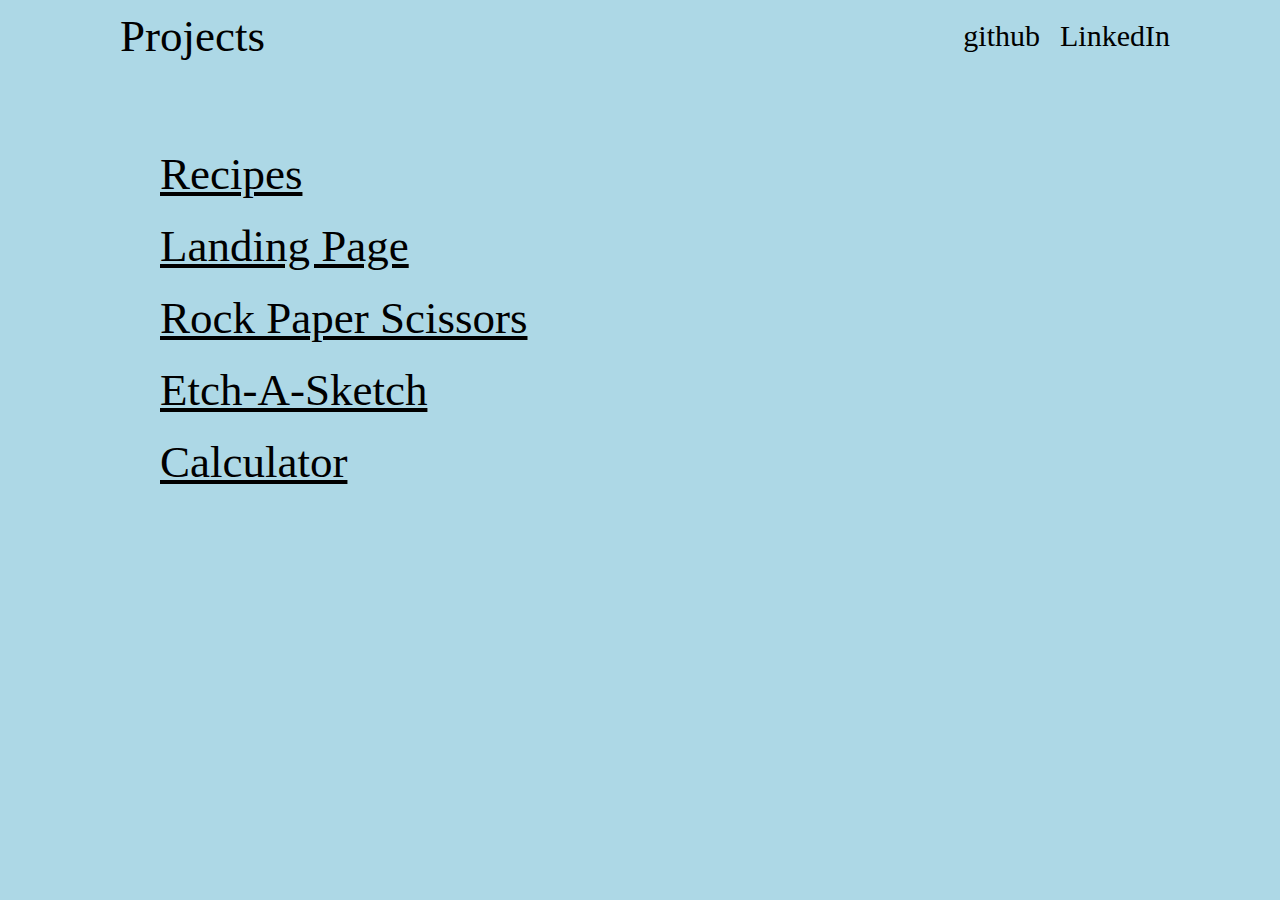
==== odin-project.html @ de3d799d "refactored to very simple design" ====
<!DOCTYPE html>
<html lang="en">
<head>
    <meta charset="UTF-8">
    <meta name="viewport" content="width=device-width, initial-scale=1.0">
    <title>The Odin Project</title>
    <link rel="stylesheet" href="style.css">
</head>
<body>
    <div class="header"> 
        <div class="heading"><a href="index.html">Projects</a></div>
        <ul>
            <li><a href="https://github.com/leonlunadev" target="_blank">github</a></li>
            <li><a href="https://www.linkedin.com/in/roberto-leon-luna-947547297/" target="_blank">LinkedIn </a></li>
        </ul>    
    </div>     

    <div class="projects">
        <div class="links">
            <ul>
                <li>
                    <a href="https://leonlunadev.github.io/odin-recipes/" target="_blank">Recipes</a>
                </li>
                <li>
                    <a href="https://leonlunadev.github.io/odin-landing-page/" target="_blank">Landing Page</a>
                </li>
                <li>
                    <a href="https://main.d8848nkpv4rxe.amplifyapp.com/" target="_blank">Rock Paper Scissors</a>
                </li>
                <li>
                    <a href="https://leonlunadev.github.io/odin-etch-a-sketch/" target="_blank">Etch-A-Sketch</a>
                </li>
                <li>
                    <a href="https://leonlunadev.github.io/odin-calculator/" target="_blank">Calculator</a>
                </li>
            </ul>
        </div>
    </div>

   
    
</body>
</html>
---- style.css ----
body {
  margin: 0;
  background-color: lightblue;
}

.header ul {
  margin: 0;
  padding: 0;
  list-style: none;
  display: flex;
  font-size: 30px;
}

.links ul {
  list-style: none;
}

.links li {
  font-size: 45px;
  padding: 10px;
  text-decoration: underline;
}

a {
  text-decoration: none;
  color: black;
  padding: 10px;
}

.header {
  display: flex;
  align-items: center;
  justify-content: space-between;
  background-color: lightblue;
  margin-left: 100px;
  margin-right: 100px;
}

.heading {
  font-size: 45px;
  padding: 10px;
}

.projects {
  display: flex;
  margin: 50px 100px;
  flex-wrap: wrap;
  gap: 20px;
}

.project {
  display: flex;
  flex-direction: column;
  background-color: white;
  padding: 10px;
  border-radius: 10px;
  flex: 1;
  max-width: 500px;
}

.align {
  display: flex;
  align-items: center;
  justify-content: space-between;
  margin-bottom: 10px;
}

.tech {
  display: flex;
  align-items: center;
  gap: 10px;
  margin-top: 10px;
  justify-content: center;
}

.title {
  font-weight: bold;
  font-size: 22px;
}

.badge img {
  width: 40px;
  height: 40px;
}
.logo img {
  width: 40px;
  height: 40px;
}
.preview {
  display: flex;
  margin: 0 auto;
}

.preview img {
  width: 320px;
  height: 200px;
}

.description {
  text-align: center;
}
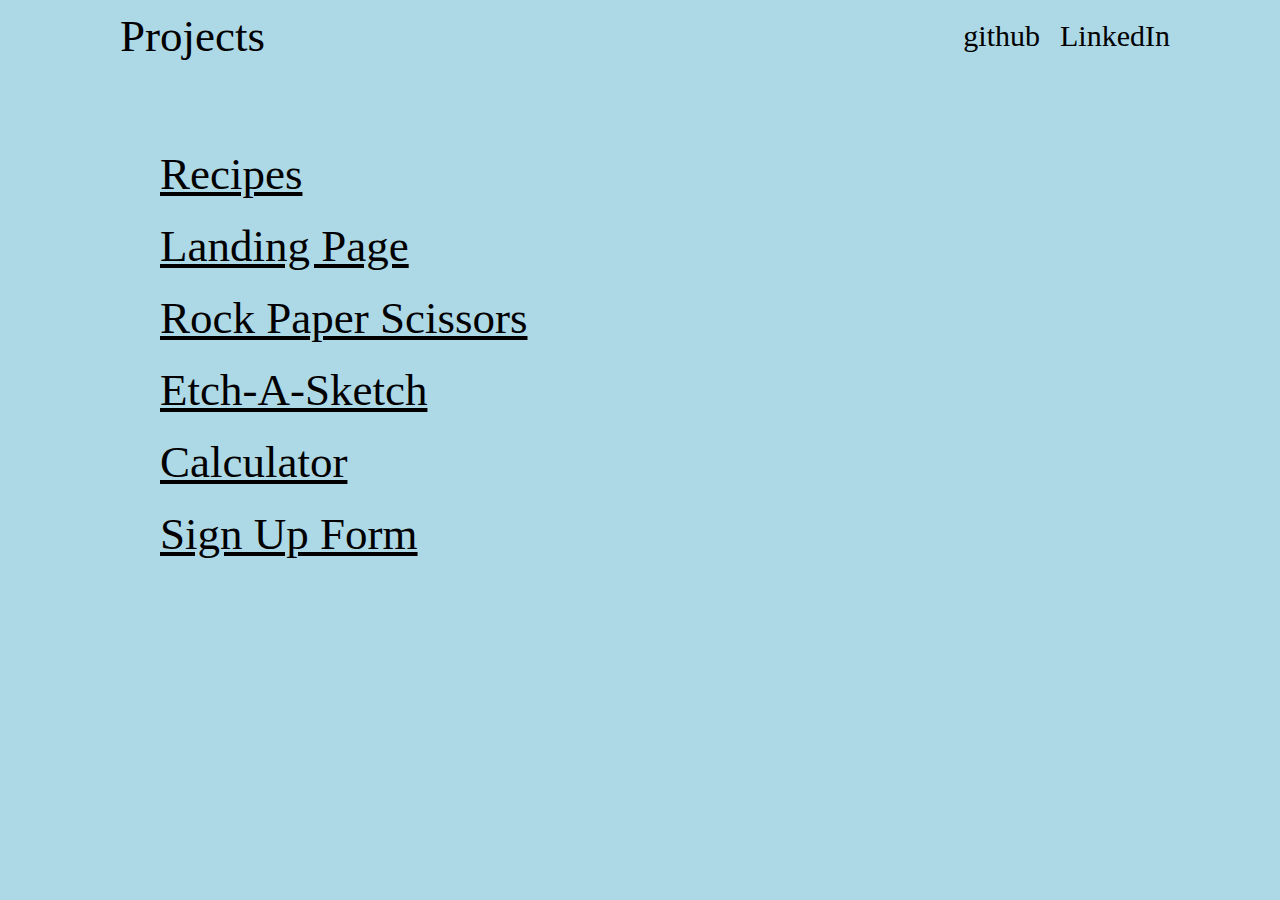
==== commit 53f300b3: "added sign up form" ====
--- a/odin-project.html
+++ b/odin-project.html
@@ -33,6 +33,9 @@
                 <li>
                     <a href="https://leonlunadev.github.io/odin-calculator/" target="_blank">Calculator</a>
                 </li>
+                <li>
+                    <a href="https://leonlunadev.github.io/sign-up-form/" target="_blank">Sign Up Form</a>
+                </li>
             </ul>
         </div>
     </div>
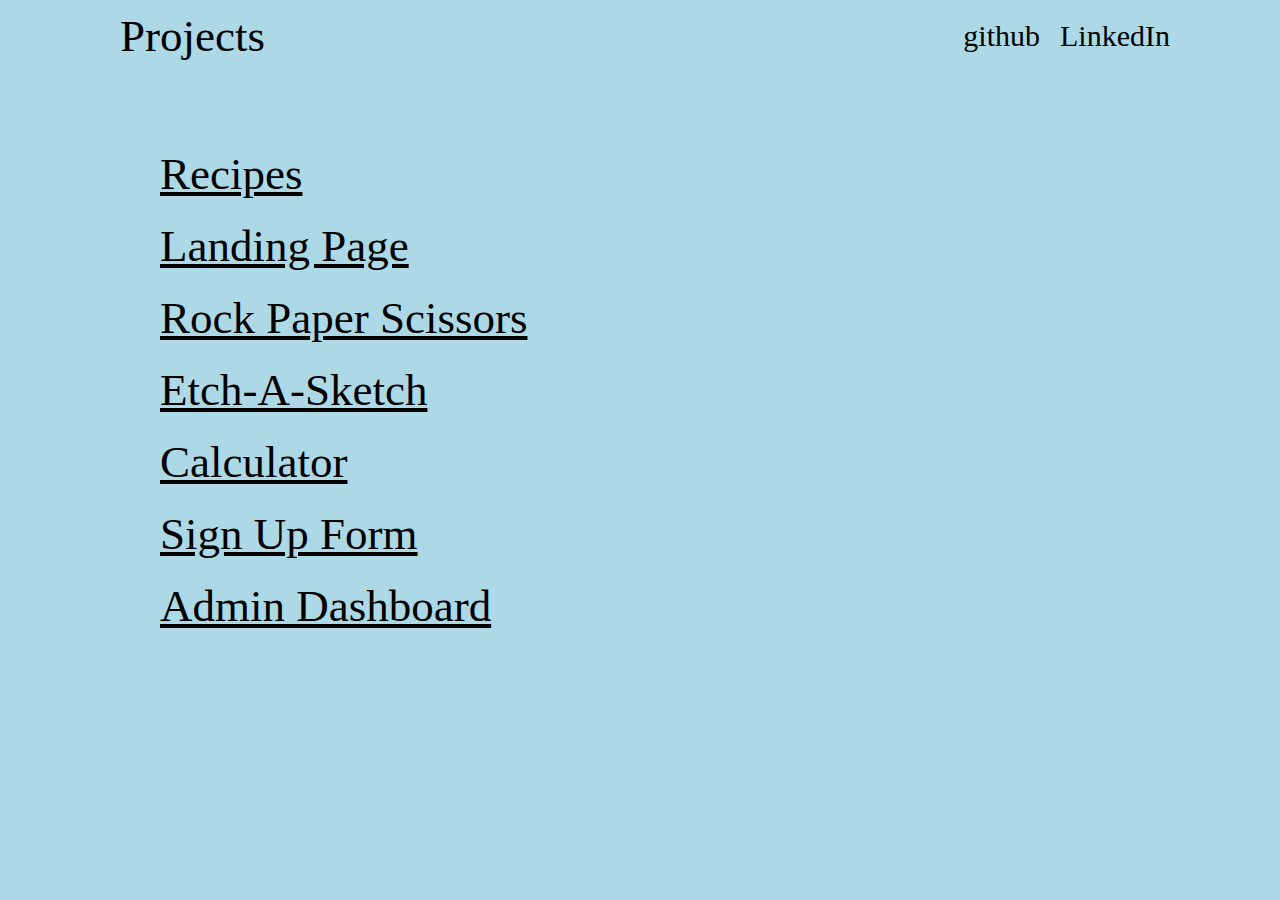
==== commit c7f42ade: "updated links, image probably broken" ====
--- a/odin-project.html
+++ b/odin-project.html
@@ -25,7 +25,7 @@
                     <a href="https://leonlunadev.github.io/odin-landing-page/" target="_blank">Landing Page</a>
                 </li>
                 <li>
-                    <a href="https://main.d8848nkpv4rxe.amplifyapp.com/" target="_blank">Rock Paper Scissors</a>
+                    <a href="https://leonlunadev.github.io/odin-rock-paper-scissors/" target="_blank">Rock Paper Scissors</a>
                 </li>
                 <li>
                     <a href="https://leonlunadev.github.io/odin-etch-a-sketch/" target="_blank">Etch-A-Sketch</a>
@@ -34,7 +34,10 @@
                     <a href="https://leonlunadev.github.io/odin-calculator/" target="_blank">Calculator</a>
                 </li>
                 <li>
-                    <a href="https://leonlunadev.github.io/sign-up-form/" target="_blank">Sign Up Form</a>
+                    <a href="https://leonlunadev.github.io/odin-sign-up-form/" target="_blank">Sign Up Form</a>
+                </li>
+                <li>
+                    <a href="https://leonlunadev.github.io/odin-admin-dashboard/" target="_blank">Admin Dashboard</a>
                 </li>
             </ul>
         </div>
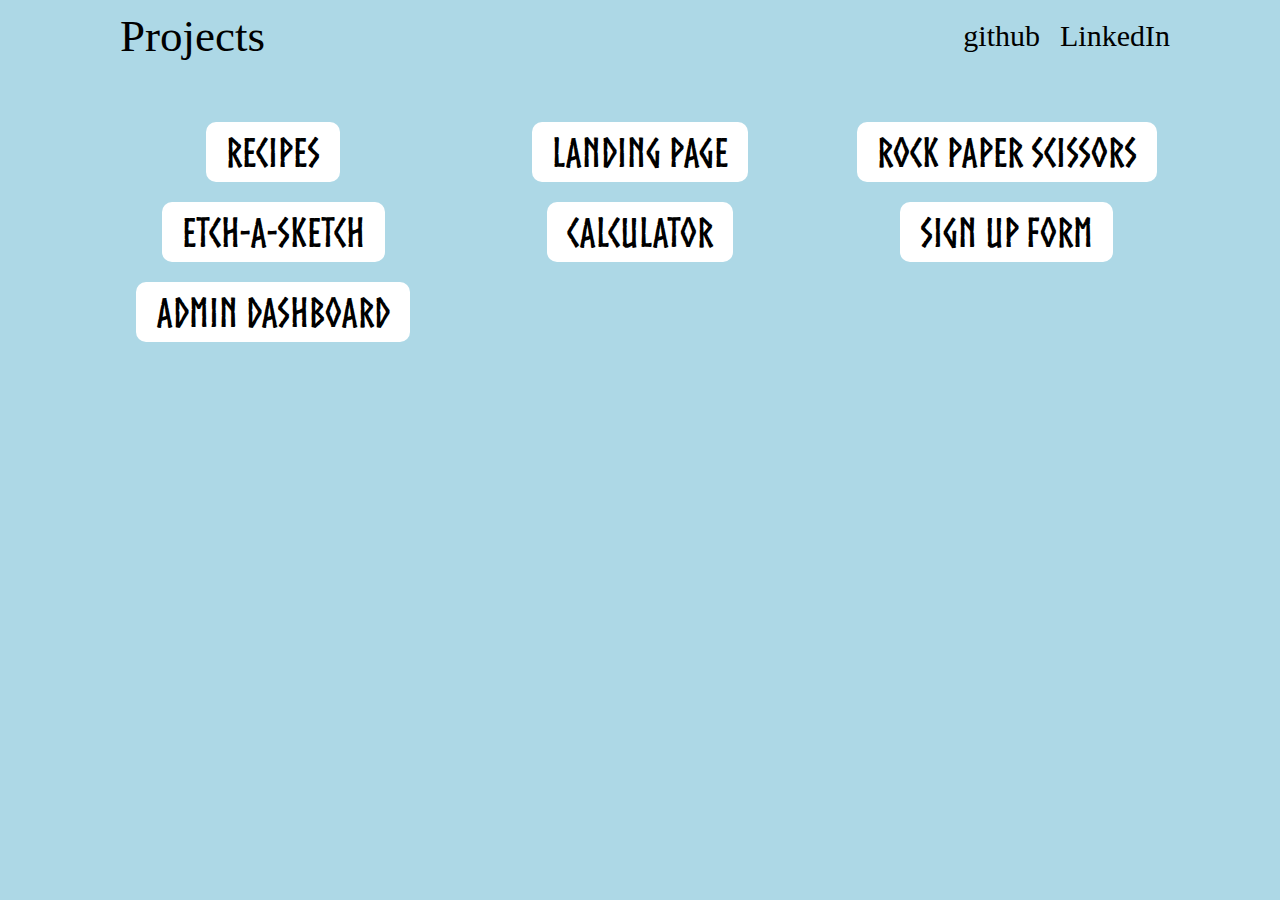
==== commit 520db3ec: "changes some layout detaisls" ====
--- a/odin-project.html
+++ b/odin-project.html
@@ -16,34 +16,30 @@
     </div>     
 
     <div class="projects">
-        <div class="links">
-            <ul>
-                <li>
-                    <a href="https://leonlunadev.github.io/odin-recipes/" target="_blank">Recipes</a>
-                </li>
-                <li>
-                    <a href="https://leonlunadev.github.io/odin-landing-page/" target="_blank">Landing Page</a>
-                </li>
-                <li>
-                    <a href="https://leonlunadev.github.io/odin-rock-paper-scissors/" target="_blank">Rock Paper Scissors</a>
-                </li>
-                <li>
-                    <a href="https://leonlunadev.github.io/odin-etch-a-sketch/" target="_blank">Etch-A-Sketch</a>
-                </li>
-                <li>
-                    <a href="https://leonlunadev.github.io/odin-calculator/" target="_blank">Calculator</a>
-                </li>
-                <li>
-                    <a href="https://leonlunadev.github.io/odin-sign-up-form/" target="_blank">Sign Up Form</a>
-                </li>
-                <li>
-                    <a href="https://leonlunadev.github.io/odin-admin-dashboard/" target="_blank">Admin Dashboard</a>
-                </li>
-            </ul>
+        <div class="project" id="odin">
+            <a href="https://leonlunadev.github.io/odin-recipes/" target="_blank">Recipes</a>
+
+        </div>
+        <div class="project" id="odin">
+            <a href="https://leonlunadev.github.io/odin-landing-page/" target="_blank">Landing Page</a>
+
+        </div>
+        <div class="project" id="odin">
+            <a href="https://leonlunadev.github.io/odin-rock-paper-scissors/" target="_blank">Rock Paper Scissors</a>
+        </div>
+        <div class="project" id="odin">
+            <a href="https://leonlunadev.github.io/odin-etch-a-sketch/" target="_blank">Etch-A-Sketch</a>
+        </div>
+        <div class="project" id="odin">
+            <a href="https://leonlunadev.github.io/odin-calculator/" target="_blank">Calculator</a>
+        </div>
+        <div class="project" id="odin">
+            <a href="https://leonlunadev.github.io/odin-sign-up-form/" target="_blank">Sign Up Form</a>
+        </div>
+        <div class="project" id="odin">
+            <a href="https://leonlunadev.github.io/odin-admin-dashboard/" target="_blank">Admin Dashboard</a>
         </div>
     </div>
 
-   
-    
 </body>
 </html>--- a/style.css
+++ b/style.css
@@ -1,3 +1,8 @@
+@font-face {
+  font-family: "NorseBold";
+  src: url("Norse-Bold.otf") format("opentype");
+}
+
 body {
   margin: 0;
   background-color: lightblue;
@@ -42,60 +47,25 @@
 }
 
 .projects {
-  display: flex;
+  display: grid;
   margin: 50px 100px;
-  flex-wrap: wrap;
+  grid-template-rows: 1fr 1fr 1fr;
+  grid-template-columns: 1fr 1fr 1fr;
   gap: 20px;
 }
 
 .project {
-  display: flex;
   flex-direction: column;
   background-color: white;
   padding: 10px;
   border-radius: 10px;
-  flex: 1;
+
   max-width: 500px;
+  font-size: 40px;
 }
 
-.align {
-  display: flex;
-  align-items: center;
-  justify-content: space-between;
-  margin-bottom: 10px;
+#odin {
+  font-family: "NorseBold", san-serif;
+  place-self: center;
+  font-size: 40px;
 }
-
-.tech {
-  display: flex;
-  align-items: center;
-  gap: 10px;
-  margin-top: 10px;
-  justify-content: center;
-}
-
-.title {
-  font-weight: bold;
-  font-size: 22px;
-}
-
-.badge img {
-  width: 40px;
-  height: 40px;
-}
-.logo img {
-  width: 40px;
-  height: 40px;
-}
-.preview {
-  display: flex;
-  margin: 0 auto;
-}
-
-.preview img {
-  width: 320px;
-  height: 200px;
-}
-
-.description {
-  text-align: center;
-}
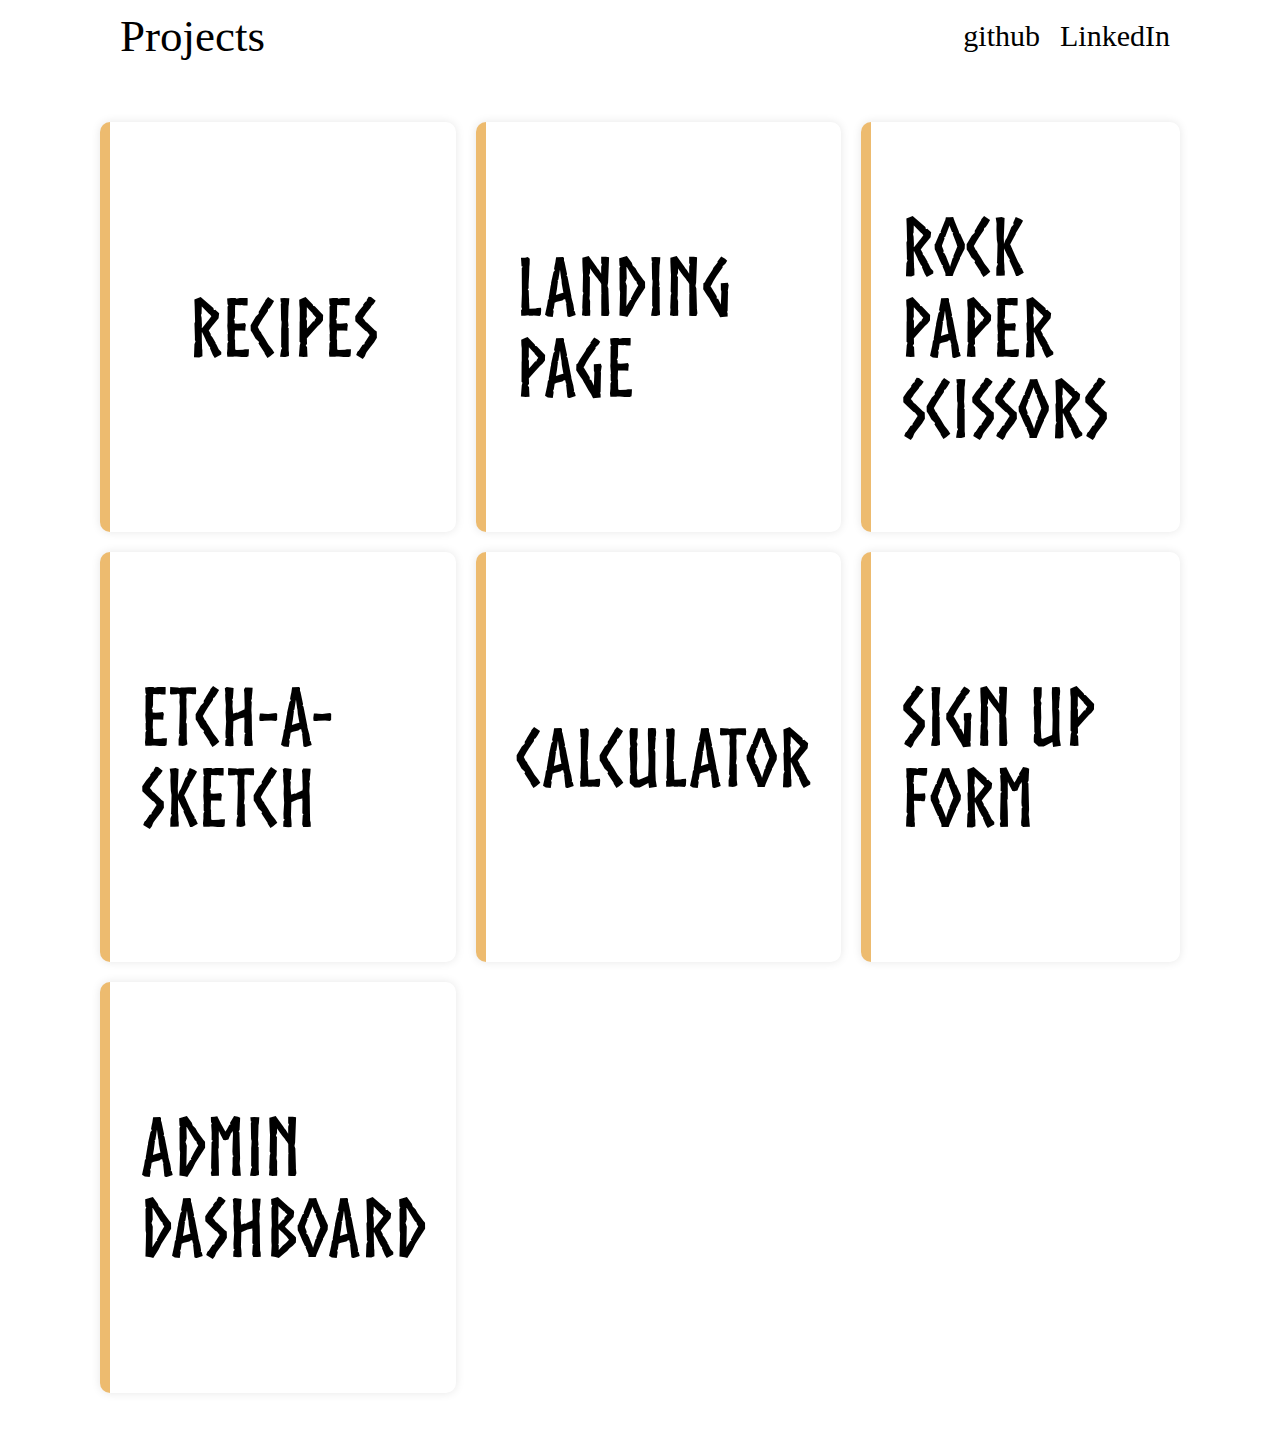
==== commit 28b6c1b0: "add decent layout" ====
--- a/odin-project.html
+++ b/odin-project.html
@@ -16,28 +16,35 @@
     </div>     
 
     <div class="projects">
-        <div class="project" id="odin">
-            <a href="https://leonlunadev.github.io/odin-recipes/" target="_blank">Recipes</a>
+        <div class="card" id="odin">
+            
+            <a href="https://leonlunadev.github.io/odin-recipes/" target="_blank"><h1>Recipes</h1></a>
 
         </div>
-        <div class="project" id="odin">
-            <a href="https://leonlunadev.github.io/odin-landing-page/" target="_blank">Landing Page</a>
+
+            <div class="card" id="odin">
+            <a href="https://leonlunadev.github.io/odin-landing-page/" target="_blank"><h1>Landing Page</h1></a>
 
         </div>
-        <div class="project" id="odin">
-            <a href="https://leonlunadev.github.io/odin-rock-paper-scissors/" target="_blank">Rock Paper Scissors</a>
+
+            <div class="card" id="odin">
+            <a href="https://leonlunadev.github.io/odin-rock-paper-scissors/" target="_blank"><h1>Rock Paper Scissors</h1></a>
         </div>
-        <div class="project" id="odin">
-            <a href="https://leonlunadev.github.io/odin-etch-a-sketch/" target="_blank">Etch-A-Sketch</a>
+
+            <div class="card" id="odin">
+            <a href="https://leonlunadev.github.io/odin-etch-a-sketch/" target="_blank"><h1>Etch-A-Sketch</h1></a>
         </div>
-        <div class="project" id="odin">
-            <a href="https://leonlunadev.github.io/odin-calculator/" target="_blank">Calculator</a>
+
+            <div class="card" id="odin">
+            <a href="https://leonlunadev.github.io/odin-calculator/" target="_blank"><h1>Calculator</h1></a>
         </div>
-        <div class="project" id="odin">
-            <a href="https://leonlunadev.github.io/odin-sign-up-form/" target="_blank">Sign Up Form</a>
+
+            <div class="card" id="odin">
+            <a href="https://leonlunadev.github.io/odin-sign-up-form/" target="_blank"><h1>Sign Up Form</h1></a>
         </div>
-        <div class="project" id="odin">
-            <a href="https://leonlunadev.github.io/odin-admin-dashboard/" target="_blank">Admin Dashboard</a>
+
+            <div class="card" id="odin">
+            <a href="https://leonlunadev.github.io/odin-admin-dashboard/" target="_blank"><h1>Admin Dashboard</h1></a>
         </div>
     </div>
 
--- a/style.css
+++ b/style.css
@@ -5,7 +5,6 @@
 
 body {
   margin: 0;
-  background-color: lightblue;
 }
 
 .header ul {
@@ -36,7 +35,7 @@
   display: flex;
   align-items: center;
   justify-content: space-between;
-  background-color: lightblue;
+
   margin-left: 100px;
   margin-right: 100px;
 }
@@ -51,21 +50,29 @@
   margin: 50px 100px;
   grid-template-rows: 1fr 1fr 1fr;
   grid-template-columns: 1fr 1fr 1fr;
+
   gap: 20px;
 }
 
 .project {
-  flex-direction: column;
-  background-color: white;
-  padding: 10px;
-  border-radius: 10px;
+  display: grid;
 
   max-width: 500px;
-  font-size: 40px;
+}
+
+.card {
+  background-color: white;
+  border-radius: 10px;
+  border-left: 10px solid #edbb6f;
+  box-shadow: 0 0 10px 0 rgba(0, 0, 0, 0.1);
+  padding: 20px;
+  display: grid;
+  justify-content: center;
+  align-items: center;
 }
 
 #odin {
   font-family: "NorseBold", san-serif;
-  place-self: center;
+
   font-size: 40px;
 }
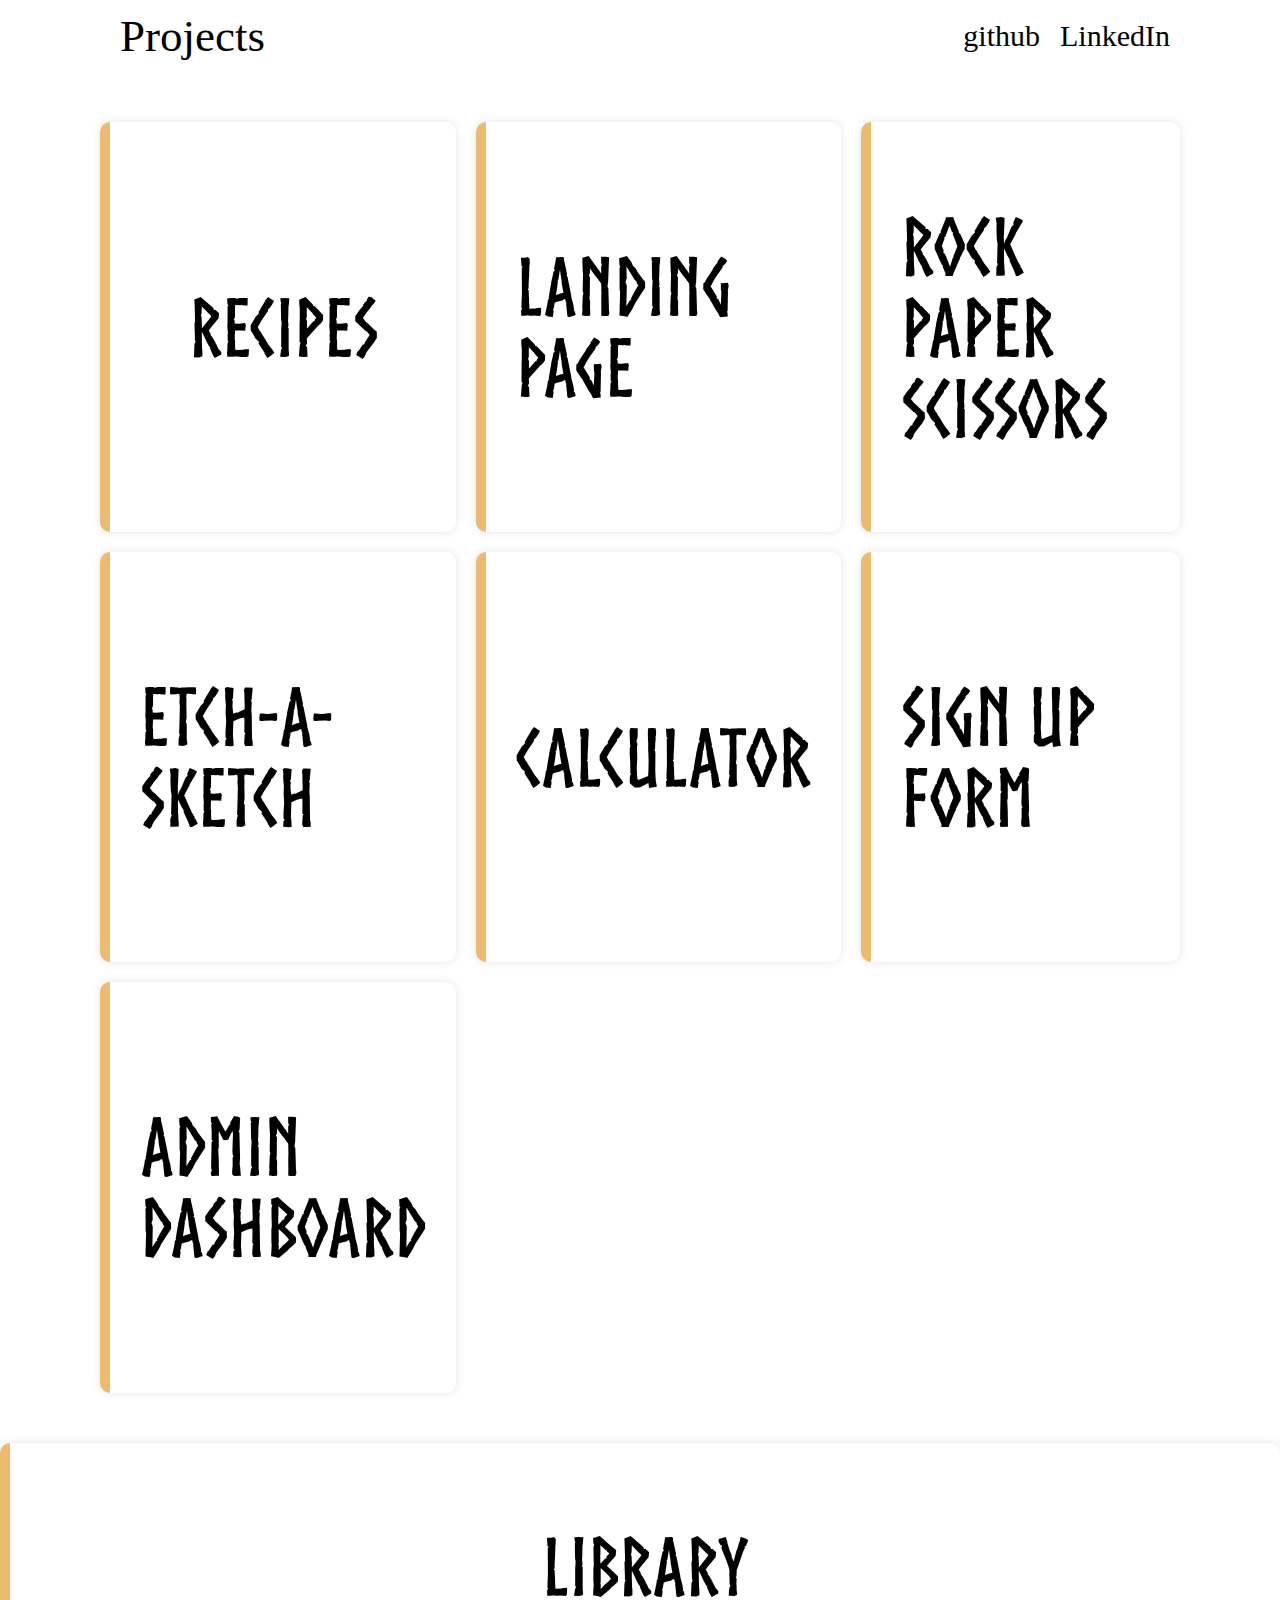
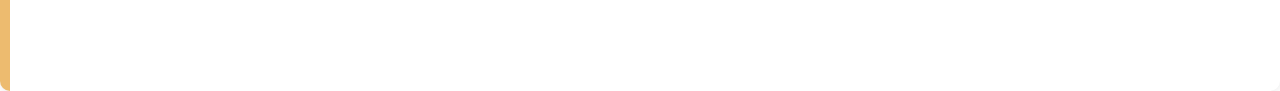
==== commit 41116c9a: "adds library project" ====
--- a/odin-project.html
+++ b/odin-project.html
@@ -46,6 +46,12 @@
             <div class="card" id="odin">
             <a href="https://leonlunadev.github.io/odin-admin-dashboard/" target="_blank"><h1>Admin Dashboard</h1></a>
         </div>
+
+    </div>
+
+    <div class="card" id="odin">
+        <a href="https://leonlunadev.github.io/odin-library/" target="_blank"><h1>Library</h1></a>  
+    </div>
     </div>
 
 </body>
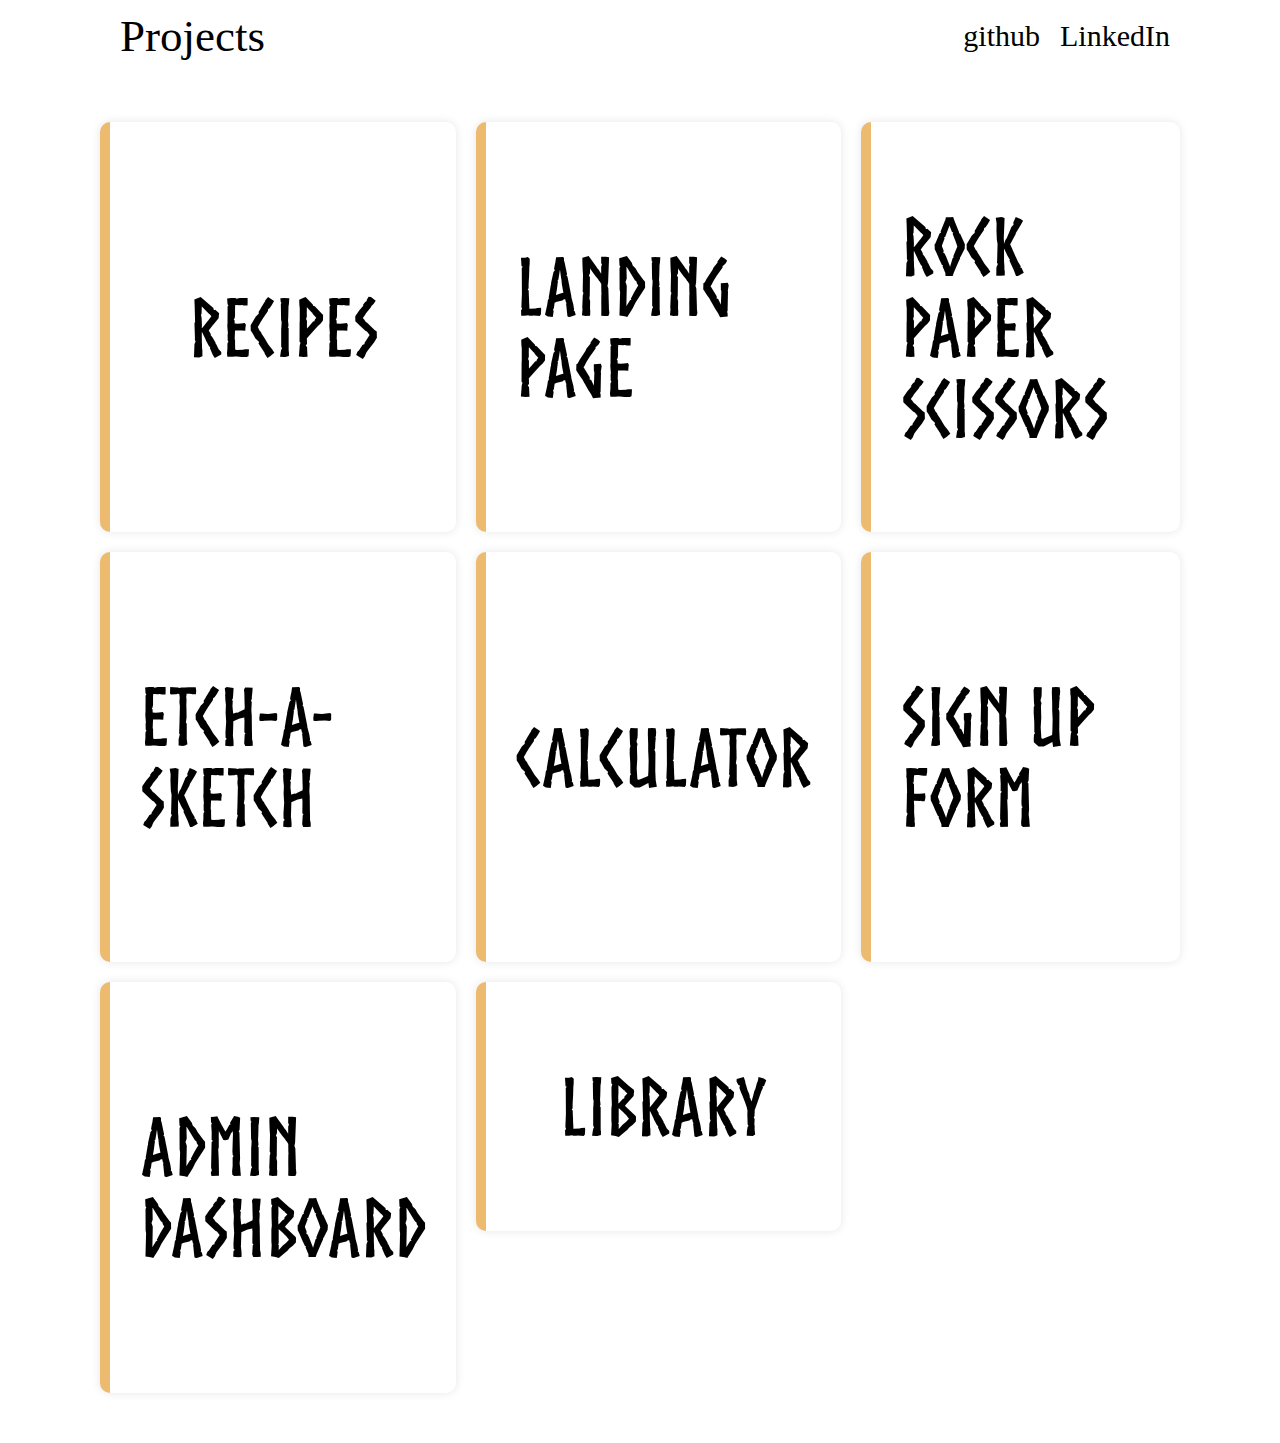
==== commit 49454b1a: "correction to structure" ====
--- a/odin-project.html
+++ b/odin-project.html
@@ -46,13 +46,16 @@
             <div class="card" id="odin">
             <a href="https://leonlunadev.github.io/odin-admin-dashboard/" target="_blank"><h1>Admin Dashboard</h1></a>
         </div>
+        <div>
+            <div class="card" id="odin">
+                <a href="https://leonlunadev.github.io/odin-library/" target="_blank"><h1>Library</h1></a>  
+            </div>
+        </div>
 
     </div>
+   
+    
 
-    <div class="card" id="odin">
-        <a href="https://leonlunadev.github.io/odin-library/" target="_blank"><h1>Library</h1></a>  
-    </div>
-    </div>
 
 </body>
 </html>